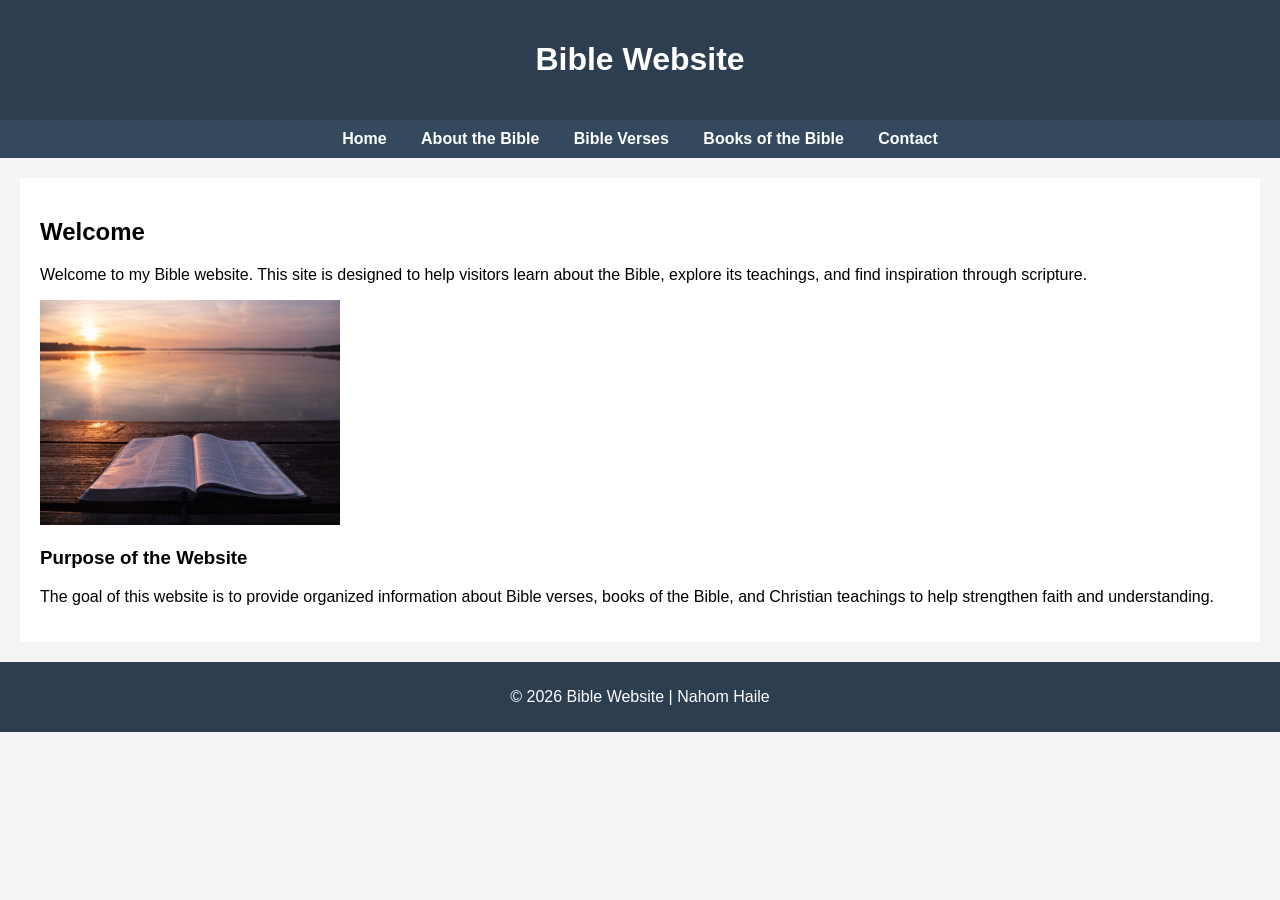
==== index.html @ 80c3c7eb "Add files via upload" ====
<!DOCTYPE html>
<html lang="en">
<head>
    <meta charset="UTF-8">
    <title>Bible Website</title>
    <link rel="stylesheet" href="style.css">
</head>

<body>

<header>
    <h1>Bible Website</h1>
</header>

<nav>
    <a href="index.html">Home</a>
    <a href="#">About the Bible</a>
    <a href="#">Bible Verses</a>
    <a href="#">Books of the Bible</a>
    <a href="#">Contact</a>
</nav>

<main>

    <h2>Welcome</h2>

    <p>
        Welcome to my Bible website. This site is designed to help visitors learn about the Bible,
        explore its teachings, and find inspiration through scripture.
    </p>

    <img src="bible.jpg" alt="Bible Image" width="300">

    <h3>Purpose of the Website</h3>

    <p>
        The goal of this website is to provide organized information about Bible verses,
        books of the Bible, and Christian teachings to help strengthen faith and understanding.
    </p>

</main>

<footer>
    <p>&copy; 2026 Bible Website | Nahom Haile</p>
</footer>

</body>
</html>
---- style.css ----
body {
    font-family: Arial, sans-serif;
    margin: 0;
    background-color: #f4f4f4;
}

header {
    background-color: #2c3e50;
    color: white;
    text-align: center;
    padding: 20px;
}

nav {
    background-color: #34495e;
    text-align: center;
    padding: 10px;
}

nav a {
    color: white;
    margin: 0 15px;
    text-decoration: none;
    font-weight: bold;
}

nav a:hover {
    color: #f1c40f;
}

main {
    padding: 20px;
    background-color: white;
    margin: 20px;
}

footer {
    text-align: center;
    padding: 10px;
    background-color: #2c3e50;
    color: white;
}
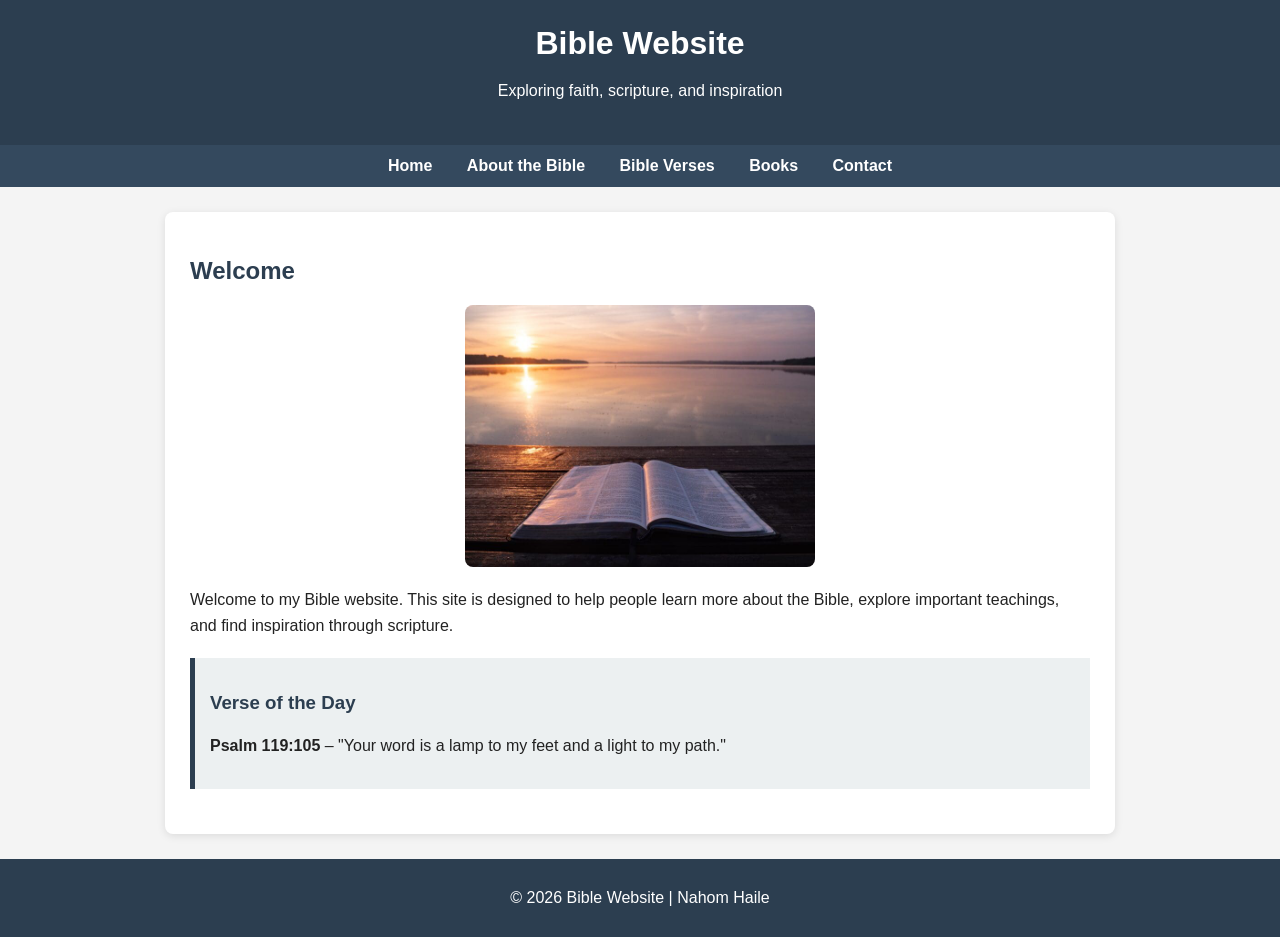
==== commit 31263bdc: "Add files via upload" ====
--- a/index.html
+++ b/index.html
@@ -10,33 +10,32 @@
 
 <header>
     <h1>Bible Website</h1>
+    <p>Exploring faith, scripture, and inspiration</p>
 </header>
 
 <nav>
     <a href="index.html">Home</a>
-    <a href="#">About the Bible</a>
-    <a href="#">Bible Verses</a>
-    <a href="#">Books of the Bible</a>
-    <a href="#">Contact</a>
+    <a href="about.html">About the Bible</a>
+    <a href="verses.html">Bible Verses</a>
+    <a href="books.html">Books</a>
+    <a href="contact.html">Contact</a>
 </nav>
 
 <main>
 
     <h2>Welcome</h2>
 
+    <img src="bible.jpg" alt="Open Bible" width="350">
+
     <p>
-        Welcome to my Bible website. This site is designed to help visitors learn about the Bible,
-        explore its teachings, and find inspiration through scripture.
+        Welcome to my Bible website. This site is designed to help people learn more about the Bible,
+        explore important teachings, and find inspiration through scripture.
     </p>
 
-    <img src="bible.jpg" alt="Bible Image" width="300">
-
-    <h3>Purpose of the Website</h3>
-
-    <p>
-        The goal of this website is to provide organized information about Bible verses,
-        books of the Bible, and Christian teachings to help strengthen faith and understanding.
-    </p>
+    <div class="quote-box">
+        <h3>Verse of the Day</h3>
+        <p><strong>Psalm 119:105</strong> – "Your word is a lamp to my feet and a light to my path."</p>
+    </div>
 
 </main>
 
--- a/style.css
+++ b/style.css
@@ -2,19 +2,26 @@
     font-family: Arial, sans-serif;
     margin: 0;
     background-color: #f4f4f4;
+    color: #222;
 }
 
+/* HEADER */
 header {
     background-color: #2c3e50;
     color: white;
     text-align: center;
-    padding: 20px;
+    padding: 25px;
 }
 
+header h1 {
+    margin: 0;
+}
+
+/* NAVIGATION */
 nav {
     background-color: #34495e;
     text-align: center;
-    padding: 10px;
+    padding: 12px;
 }
 
 nav a {
@@ -28,12 +35,49 @@
     color: #f1c40f;
 }
 
+/* MAIN CONTENT */
 main {
-    padding: 20px;
     background-color: white;
-    margin: 20px;
+    max-width: 900px;
+    margin: 25px auto;
+    padding: 25px;
+    border-radius: 8px;
+    box-shadow: 0 2px 8px rgba(0, 0, 0, 0.1);
 }
 
+/* TEXT */
+h2, h3 {
+    color: #2c3e50;
+}
+
+p {
+    line-height: 1.6;
+}
+
+/* BOX STYLES */
+.quote-box {
+    background-color: #ecf0f1;
+    border-left: 5px solid #2c3e50;
+    padding: 15px;
+    margin: 20px 0;
+}
+
+.card {
+    background-color: #fafafa;
+    border: 1px solid #ddd;
+    padding: 15px;
+    margin: 15px 0;
+    border-radius: 6px;
+}
+
+/* IMAGE */
+img {
+    display: block;
+    margin: 20px auto;
+    border-radius: 8px;
+}
+
+/* FOOTER */
 footer {
     text-align: center;
     padding: 10px;
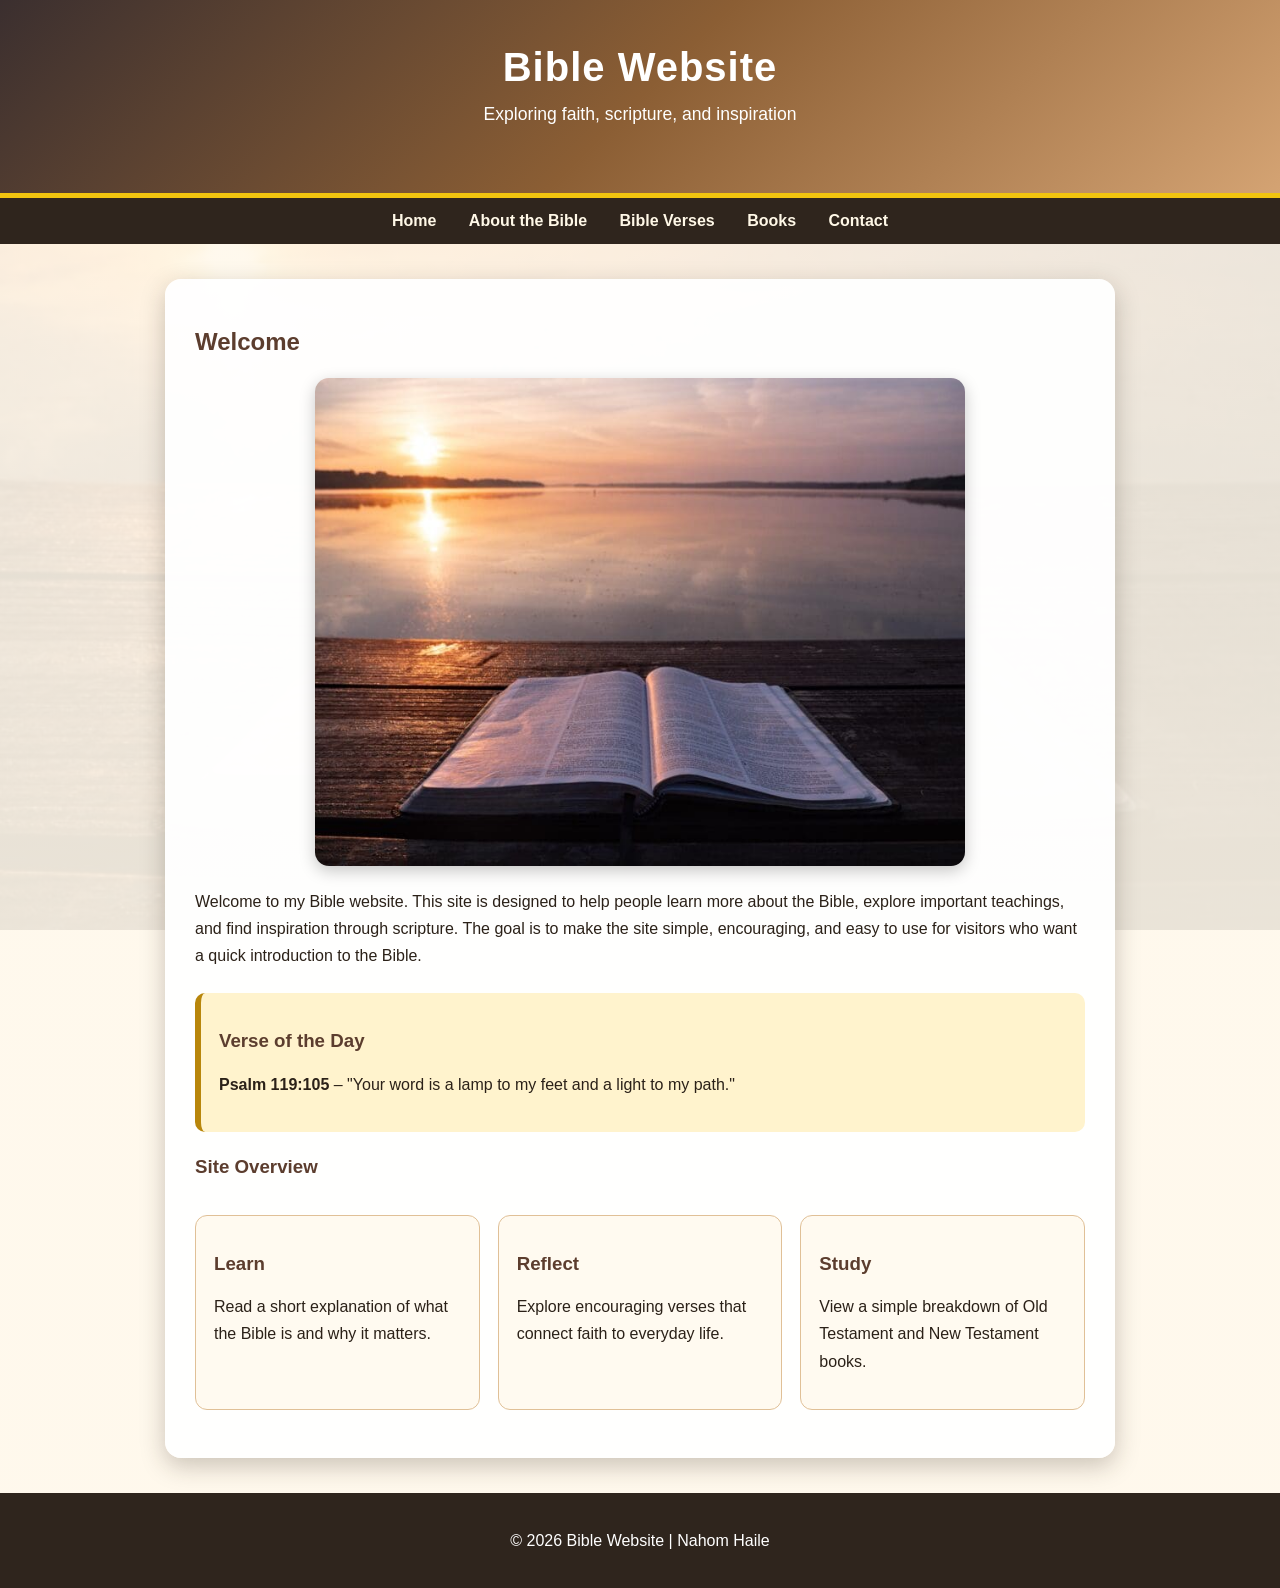
==== commit 69dbe957: "Update index.html" ====
--- a/index.html
+++ b/index.html
@@ -2,12 +2,13 @@
 <html lang="en">
 <head>
     <meta charset="UTF-8">
-    <title>Bible Website</title>
+    <meta name="viewport" content="width=device-width, initial-scale=1.0">
+    <meta name="description" content="A student Bible website that shares information about scripture, Bible books, and encouraging verses.">
+    <meta name="keywords" content="Bible, scripture, faith, verses, Christianity">
+    <title>Bible Website | Home</title>
     <link rel="stylesheet" href="style.css">
 </head>
-
 <body>
-
 <header>
     <h1>Bible Website</h1>
     <p>Exploring faith, scripture, and inspiration</p>
@@ -22,14 +23,13 @@
 </nav>
 
 <main>
-
     <h2>Welcome</h2>
-
-    <img src="bible.jpg" alt="Open Bible" width="350">
+    <img src="bible.jpg" alt="Open Bible near water at sunset" class="hero-image" width="650">
 
     <p>
         Welcome to my Bible website. This site is designed to help people learn more about the Bible,
-        explore important teachings, and find inspiration through scripture.
+        explore important teachings, and find inspiration through scripture. The goal is to make the site
+        simple, encouraging, and easy to use for visitors who want a quick introduction to the Bible.
     </p>
 
     <div class="quote-box">
@@ -37,11 +37,25 @@
         <p><strong>Psalm 119:105</strong> – "Your word is a lamp to my feet and a light to my path."</p>
     </div>
 
+    <h3>Site Overview</h3>
+    <div class="grid">
+        <div class="card">
+            <h3>Learn</h3>
+            <p>Read a short explanation of what the Bible is and why it matters.</p>
+        </div>
+        <div class="card">
+            <h3>Reflect</h3>
+            <p>Explore encouraging verses that connect faith to everyday life.</p>
+        </div>
+        <div class="card">
+            <h3>Study</h3>
+            <p>View a simple breakdown of Old Testament and New Testament books.</p>
+        </div>
+    </div>
 </main>
 
 <footer>
     <p>&copy; 2026 Bible Website | Nahom Haile</p>
 </footer>
-
 </body>
-</html>+</html>
--- a/style.css
+++ b/style.css
@@ -1,86 +1,176 @@
-body {
-    font-family: Arial, sans-serif;
-    margin: 0;
-    background-color: #f4f4f4;
-    color: #222;
+* {
+    box-sizing: border-box;
 }
 
-/* HEADER */
+body {
+    font-family: Arial, Helvetica, sans-serif;
+    margin: 0;
+    color: #2b2118;
+    background:
+        linear-gradient(rgba(255, 248, 235, 0.88), rgba(255, 248, 235, 0.94)),
+        url("bible.jpg") center/cover fixed no-repeat;
+}
+
 header {
-    background-color: #2c3e50;
+    background: linear-gradient(135deg, #3b2f2f, #8b5e34, #d4a373);
     color: white;
     text-align: center;
-    padding: 25px;
+    padding: 45px 20px;
+    border-bottom: 5px solid #f1c40f;
 }
 
 header h1 {
     margin: 0;
+    font-size: 2.5rem;
+    letter-spacing: 1px;
 }
 
-/* NAVIGATION */
+header p {
+    font-size: 1.1rem;
+    margin-top: 10px;
+}
+
 nav {
-    background-color: #34495e;
+    background-color: #2f251d;
     text-align: center;
-    padding: 12px;
+    padding: 14px;
+    position: sticky;
+    top: 0;
+    z-index: 10;
 }
 
 nav a {
-    color: white;
-    margin: 0 15px;
+    color: #fff8e7;
+    margin: 0 14px;
     text-decoration: none;
     font-weight: bold;
 }
 
 nav a:hover {
     color: #f1c40f;
+    text-decoration: underline;
 }
 
-/* MAIN CONTENT */
 main {
-    background-color: white;
-    max-width: 900px;
-    margin: 25px auto;
-    padding: 25px;
-    border-radius: 8px;
-    box-shadow: 0 2px 8px rgba(0, 0, 0, 0.1);
+    background-color: rgba(255, 255, 255, 0.95);
+    max-width: 950px;
+    margin: 35px auto;
+    padding: 30px;
+    border-radius: 16px;
+    box-shadow: 0 8px 24px rgba(46, 36, 25, 0.25);
 }
 
-/* TEXT */
 h2, h3 {
-    color: #2c3e50;
+    color: #5c3d2e;
 }
 
 p {
-    line-height: 1.6;
+    line-height: 1.7;
+    font-size: 1rem;
 }
 
-/* BOX STYLES */
+.hero-image, img {
+    display: block;
+    max-width: 100%;
+    height: auto;
+    margin: 22px auto;
+    border-radius: 14px;
+    box-shadow: 0 5px 16px rgba(0, 0, 0, 0.22);
+}
+
 .quote-box {
-    background-color: #ecf0f1;
-    border-left: 5px solid #2c3e50;
-    padding: 15px;
-    margin: 20px 0;
+    background: #fff3cd;
+    border-left: 6px solid #b8860b;
+    padding: 18px;
+    margin: 24px 0;
+    border-radius: 10px;
 }
 
 .card {
-    background-color: #fafafa;
-    border: 1px solid #ddd;
-    padding: 15px;
-    margin: 15px 0;
-    border-radius: 6px;
+    background-color: #fffaf0;
+    border: 1px solid #e0c097;
+    padding: 18px;
+    margin: 18px 0;
+    border-radius: 12px;
 }
 
-/* IMAGE */
-img {
-    display: block;
-    margin: 20px auto;
-    border-radius: 8px;
+.grid {
+    display: grid;
+    grid-template-columns: repeat(auto-fit, minmax(230px, 1fr));
+    gap: 18px;
 }
 
-/* FOOTER */
+table {
+    width: 100%;
+    border-collapse: collapse;
+    margin: 22px 0;
+}
+
+th, td {
+    border: 1px solid #d6c2a8;
+    padding: 12px;
+    text-align: left;
+}
+
+th {
+    background-color: #5c3d2e;
+    color: white;
+}
+
+tr:nth-child(even) {
+    background-color: #fff6e6;
+}
+
+form {
+    background-color: #fffaf0;
+    padding: 20px;
+    border-radius: 12px;
+    border: 1px solid #e0c097;
+}
+
+label {
+    display: block;
+    font-weight: bold;
+    margin-top: 14px;
+}
+
+input, select, textarea {
+    width: 100%;
+    padding: 11px;
+    margin-top: 6px;
+    border: 1px solid #c9b79c;
+    border-radius: 8px;
+    font-size: 1rem;
+}
+
+button {
+    margin-top: 18px;
+    background-color: #5c3d2e;
+    color: white;
+    border: none;
+    padding: 12px 20px;
+    border-radius: 8px;
+    cursor: pointer;
+    font-weight: bold;
+}
+
+button:hover {
+    background-color: #8b5e34;
+}
+
+video {
+    width: 100%;
+    max-width: 720px;
+    display: block;
+    margin: 24px auto;
+    border-radius: 14px;
+    box-shadow: 0 5px 16px rgba(0, 0, 0, 0.22);
+}
+
 footer {
     text-align: center;
-    padding: 10px;
-    background-color: #2c3e50;
+    padding: 18px;
+    background-color: #2f251d;
     color: white;
-}+    margin-top: 35px;
+}
